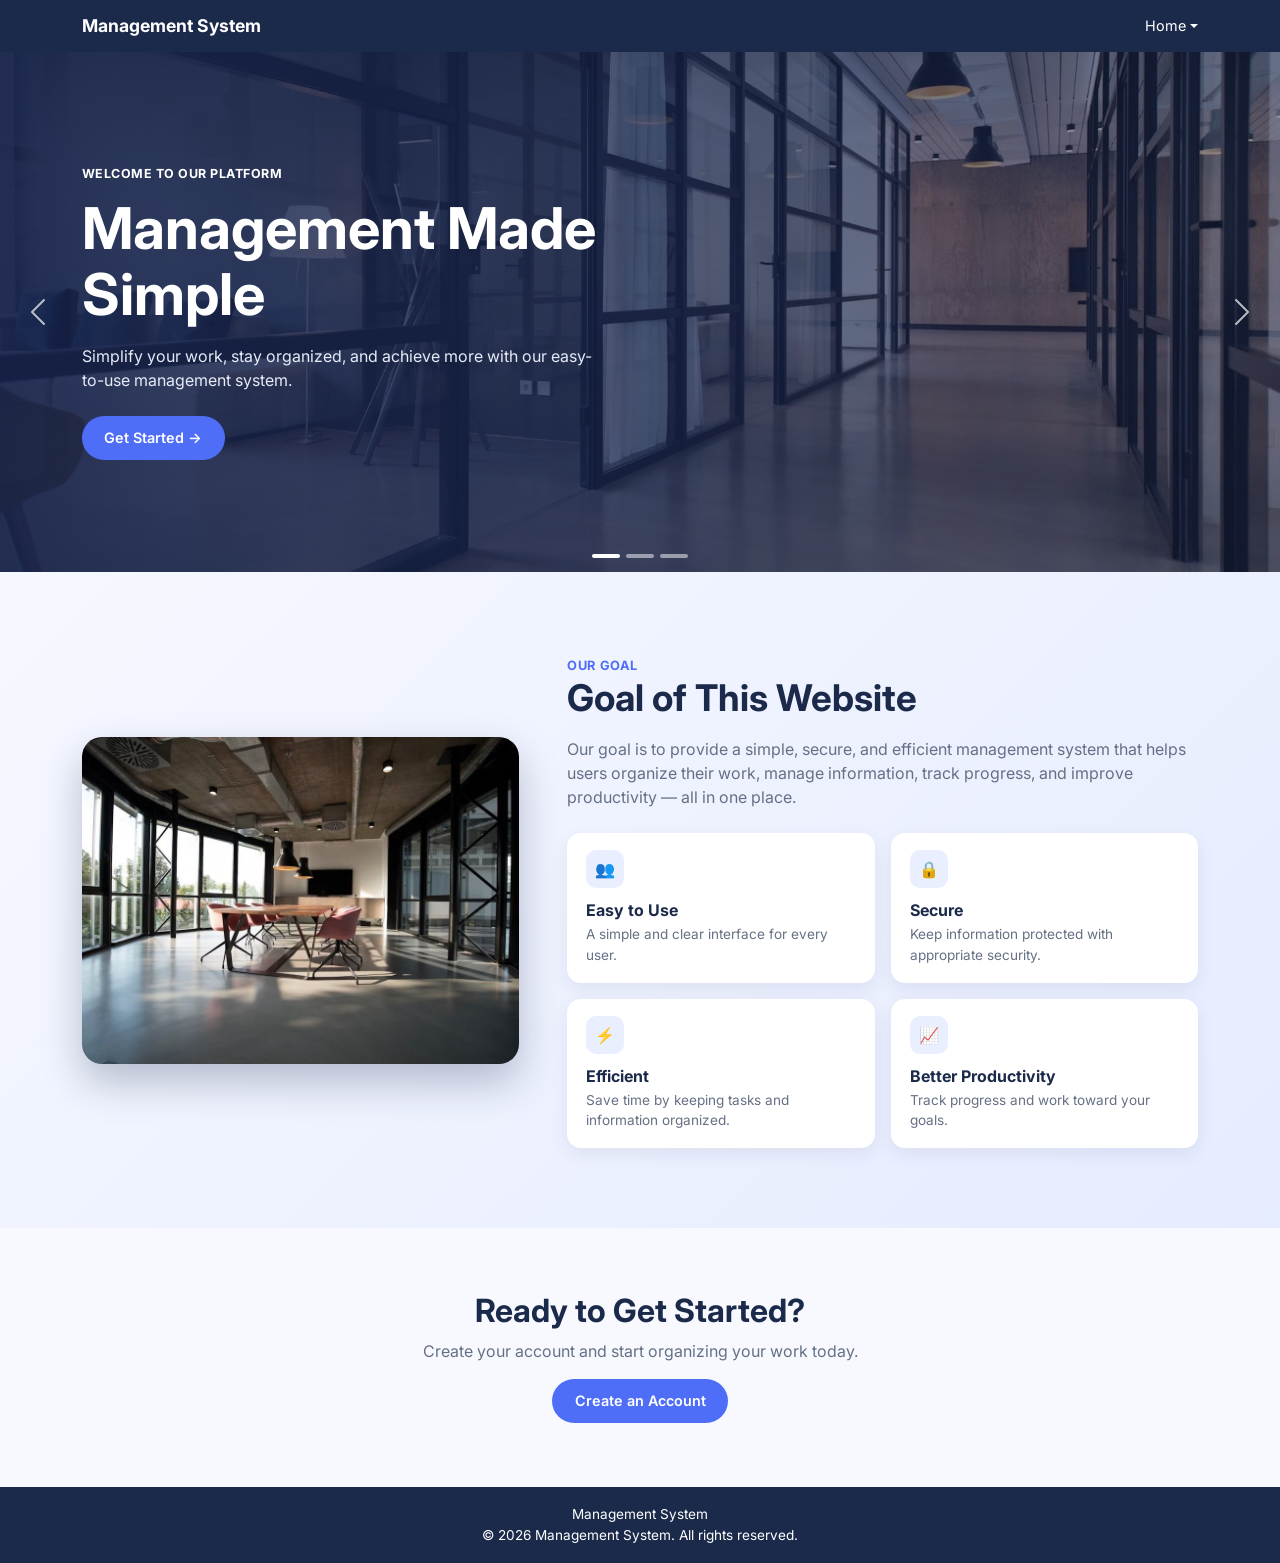
==== index.html @ 0333ecc8 "Initial commit: management system website" ====
<!DOCTYPE html>
<html lang="en">
<head>
  <meta charset="UTF-8">
  <meta name="viewport" content="width=device-width, initial-scale=1">
  <title>Management System</title>
  <link rel="preconnect" href="https://fonts.googleapis.com">
  <link href="https://fonts.googleapis.com/css2?family=Inter:wght@400;500;600;700;800&display=swap" rel="stylesheet">
  <link href="https://cdn.jsdelivr.net/npm/bootstrap@5.3.3/dist/css/bootstrap.min.css" rel="stylesheet">
  <link rel="stylesheet" href="css/style.css">
</head>
<body>
  <nav class="navbar navbar-custom sticky-top">
    <div class="container d-flex justify-content-between">
      <a class="navbar-brand" href="index.html">Management System</a>
      <div class="dropdown">
        <a class="nav-link dropdown-toggle" href="#" role="button" data-bs-toggle="dropdown" aria-expanded="false">Home</a>
        <ul class="dropdown-menu dropdown-menu-end">
          <li><a class="dropdown-item" href="index.html">Home</a></li>
          <li><a class="dropdown-item" href="login.html">Login</a></li>
          <li><a class="dropdown-item" href="home.html">Courses</a></li>
        </ul>
      </div>
    </div>
  </nav>

  <section id="heroCarousel" class="hero carousel slide carousel-fade" data-bs-ride="carousel" data-bs-interval="5000" aria-label="Featured">
    <div class="carousel-indicators">
      <button type="button" data-bs-target="#heroCarousel" data-bs-slide-to="0" class="active" aria-label="Slide 1"></button>
      <button type="button" data-bs-target="#heroCarousel" data-bs-slide-to="1" aria-label="Slide 2"></button>
      <button type="button" data-bs-target="#heroCarousel" data-bs-slide-to="2" aria-label="Slide 3"></button>
    </div>
    <div class="carousel-inner">
      <div class="carousel-item active" style="background-image:url('images/slide-simple.jpg')">
        <div class="container slide-content d-flex flex-column justify-content-center">
          <div class="eyebrow">Welcome to our platform</div>
          <h1>Management Made Simple</h1>
          <p>Simplify your work, stay organized, and achieve more with our easy-to-use management system.</p>
          <div><a class="btn btn-main" href="login.html">Get Started →</a></div>
        </div>
      </div>
      <div class="carousel-item " style="background-image:url('images/slide-team.jpg')">
        <div class="container slide-content d-flex flex-column justify-content-center">
          <div class="eyebrow">Work together</div>
          <h1>Better Team Collaboration</h1>
          <p>Keep your team connected, organize responsibilities, and manage tasks in one convenient place.</p>
          <div><a class="btn btn-main" href="login.html">Join Us →</a></div>
        </div>
      </div>
      <div class="carousel-item " style="background-image:url('images/slide-goals.jpg')">
        <div class="container slide-content d-flex flex-column justify-content-center">
          <div class="eyebrow">Work smarter</div>
          <h1>Achieve Your Goals</h1>
          <p>Track progress, manage information, and improve productivity with a clear and organized workflow.</p>
          <div><a class="btn btn-main" href="login.html">Login Now →</a></div>
        </div>
      </div>
    </div>
    <button class="carousel-control-prev" type="button" data-bs-target="#heroCarousel" data-bs-slide="prev"><span class="carousel-control-prev-icon" aria-hidden="true"></span><span class="visually-hidden">Previous</span></button>
    <button class="carousel-control-next" type="button" data-bs-target="#heroCarousel" data-bs-slide="next"><span class="carousel-control-next-icon" aria-hidden="true"></span><span class="visually-hidden">Next</span></button>
  </section>

  <section class="goal">
    <div class="container">
      <div class="row align-items-center g-5">
        <div class="col-lg-5">
          <img class="goal-img img-fluid w-100" src="images/goal-office.jpg" alt="Bright modern office with a long meeting table">
        </div>
        <div class="col-lg-7">
          <span class="label">Our Goal</span>
          <h2 class="mb-3">Goal of This Website</h2>
          <p class="lead-text mb-4">Our goal is to provide a simple, secure, and efficient management system that helps users organize their work, manage information, track progress, and improve productivity — all in one place.</p>
          <div class="row g-3">
            <div class="col-sm-6"><div class="feature"><div class="icon">👥</div><h3>Easy to Use</h3><p>A simple and clear interface for every user.</p></div></div>
            <div class="col-sm-6"><div class="feature"><div class="icon">🔒</div><h3>Secure</h3><p>Keep information protected with appropriate security.</p></div></div>
            <div class="col-sm-6"><div class="feature"><div class="icon">⚡</div><h3>Efficient</h3><p>Save time by keeping tasks and information organized.</p></div></div>
            <div class="col-sm-6"><div class="feature"><div class="icon">📈</div><h3>Better Productivity</h3><p>Track progress and work toward your goals.</p></div></div>
          </div>
        </div>
      </div>
    </div>
  </section>

  <section class="cta text-center">
    <h2>Ready to Get Started?</h2>
    <p class="mb-3">Create your account and start organizing your work today.</p>
    <a class="btn btn-main" href="login.html">Create an Account</a>
  </section>

  <footer class="footer-custom text-center">
    <div>Management System</div>
    <div>© 2026 Management System. All rights reserved.</div>
  </footer>

  <script src="https://cdn.jsdelivr.net/npm/bootstrap@5.3.3/dist/js/bootstrap.bundle.min.js"></script>
</body>
</html>
---- css/style.css ----
/* Custom styles on top of Bootstrap 5 */
:root{--navy:#1b2a4a;--blue:#4f6ef7;--muted:#667085}
body{font-family:"Inter",Arial,Helvetica,sans-serif;color:var(--navy);background:#f1f4fa}
:focus-visible{outline:3px solid #7c9cff!important;outline-offset:2px}

/* Navbar */
.navbar-custom{background:var(--navy)}
.navbar-custom .navbar-brand,.navbar-custom .nav-link{color:#fff;font-size:.9rem}
.navbar-custom .navbar-brand{font-weight:700;font-size:1.1rem}
.navbar-custom .dropdown-menu{border:0;border-radius:10px;box-shadow:0 12px 30px rgba(15,23,42,.2);padding:.4rem;min-width:160px}
.navbar-custom .dropdown-item{border-radius:7px;font-size:.9rem;padding:.55rem .8rem}
.navbar-custom .dropdown-item:hover{background:#eaf0ff;color:#3b5bdb}
@media (min-width:992px){.navbar-custom .dropdown:hover>.dropdown-menu{display:block;right:0;left:auto}}

/* Buttons */
.btn-main{background:var(--blue);color:#fff;font-weight:600;font-size:.9rem;border-radius:999px;padding:.7rem 1.4rem;border:0;transition:background .2s,transform .2s}
.btn-main:hover{background:#3b57d9;color:#fff;transform:translateY(-1px)}

/* Hero carousel */
.hero .carousel-item{height:520px;background-size:cover;background-position:center;position:relative}
.hero .carousel-item::before{content:"";position:absolute;inset:0;background:linear-gradient(90deg,rgba(20,32,70,.92),rgba(24,38,80,.72) 45%,rgba(24,38,80,.45))}
.hero .slide-content{position:relative;z-index:2;color:#fff;height:100%}
.hero .eyebrow{font-size:.78rem;font-weight:700;letter-spacing:.04em;text-transform:uppercase;margin-bottom:.7rem}
.hero h1{font-size:clamp(2.2rem,4.6vw,3.6rem);line-height:1.15;max-width:520px;font-weight:700;margin-bottom:1rem}
.hero p{max-width:520px;color:#e6ebf7;margin-bottom:1.5rem}
.hero .carousel-control-prev,.hero .carousel-control-next{width:6%;opacity:.7}
.hero .carousel-indicators{margin-bottom:14px}
.hero .carousel-indicators button{width:28px;height:4px;border:0;border-radius:3px;margin:0 3px}

/* Goal section */
.goal{background:linear-gradient(135deg,#f6f8ff,#e6ecff);padding:5rem 0}
.goal-img{aspect-ratio:4/3;object-fit:cover;border-radius:20px;box-shadow:0 18px 40px rgba(27,42,74,.28)}
.goal .label{color:var(--blue);font-weight:700;font-size:.8rem;letter-spacing:.05em;text-transform:uppercase}
.goal h2{font-size:2.3rem;font-weight:700}
.goal .lead-text{color:var(--muted);max-width:640px}

/* Feature cards with floating hover effect */
.feature{background:#fff;border:0;border-radius:14px;padding:1.1rem 1.2rem;height:100%;
  box-shadow:0 6px 18px rgba(27,42,74,.08);
  transition:transform .3s ease,box-shadow .3s ease;cursor:default}
.feature:hover{transform:translateY(-10px);box-shadow:0 20px 34px rgba(27,42,74,.2)}
.feature .icon{width:38px;height:38px;border-radius:10px;background:#eaefff;display:grid;place-items:center;margin-bottom:.8rem;transition:transform .3s ease}
.feature:hover .icon{transform:scale(1.12) rotate(-6deg)}
.feature h3{font-size:1rem;font-weight:700;margin-bottom:.25rem}
.feature p{font-size:.85rem;color:var(--muted);margin:0}

/* CTA + footer */
.cta{background:#f7f9fe;padding:4rem 1rem}
.cta h2{font-weight:700}
.cta p{color:var(--muted)}
.footer-custom{background:var(--navy);color:#fff;font-size:.85rem;padding:1.1rem 0}

/* Login */
.login-page{min-height:100vh;background:linear-gradient(135deg,#fff,#eef0ff 60%,#dfe3ff)}
.logo{width:64px;height:64px;border-radius:18px;background:linear-gradient(135deg,#4338ca,#7e22ce);color:#fff;font-weight:800;font-size:1.8rem;display:grid;place-items:center;box-shadow:0 10px 25px rgba(99,60,220,.35);margin:0 auto 1.1rem}
.login-card{width:min(440px,100%);border:0;border-radius:28px;padding:2.2rem 2.3rem;box-shadow:0 20px 50px rgba(79,70,229,.14)}
.login-card .form-label{font-weight:600;font-size:.85rem}
.login-card .form-control{height:50px;border-radius:14px;border-color:#cbd0dc}
.login-card .input-group .form-control{border-radius:14px 0 0 14px;border-right:0}
.login-card .input-group .toggle{border:1px solid #cbd0dc;border-left:0;border-radius:0 14px 14px 0;background:#fff;color:#5b34d6;font-weight:700;font-size:.82rem}
.login-card .form-control:focus{border-color:#5b34d6;box-shadow:0 0 0 3px rgba(91,52,214,.18)}
.login-card .form-check-input:checked{background-color:#5b34d6;border-color:#5b34d6}
.link-purple{color:#5b34d6;font-weight:700;font-size:.82rem;text-decoration:none}
.link-purple:hover{text-decoration:underline}
.signin{height:50px;border:0;border-radius:14px;color:#fff;font-weight:700;background:linear-gradient(135deg,#4338ca,#7e22ce);box-shadow:0 10px 22px rgba(99,60,220,.35);transition:transform .2s}
.signin:hover{color:#fff;transform:translateY(-1px)}

/* Courses */
.welcome{background:linear-gradient(135deg,#e3ebff,#fff);border-radius:14px;box-shadow:0 6px 18px rgba(27,42,74,.08)}
.course{height:100%;border-radius:12px;padding:1.3rem 1.4rem;border-left:5px solid;box-shadow:0 5px 16px rgba(27,42,74,.08);transition:transform .3s,box-shadow .3s}
.course:hover{transform:translateY(-6px);box-shadow:0 14px 26px rgba(27,42,74,.16)}
.course h3{font-size:1.4rem;font-weight:700}
.course p{font-size:.92rem;color:#334155}
.course .btn{border-radius:6px;font-size:.85rem;color:#fff}
.c-html{background:#ffece3;border-color:#e0622b}.c-html h3{color:#b9461a}.c-html .btn{background:#e0622b}
.c-css{background:#e8f2ff;border-color:#2f7bd0}.c-css h3{color:#1f5fa8}.c-css .btn{background:#2f7bd0}
.c-bs{background:#efe6fd;border-color:#7a3fb8}.c-bs h3{color:#5e2a96}.c-bs .btn{background:#7a3fb8}
.c-js{background:#fff8d6;border-color:#c49a00}.c-js h3{color:#8a6d00}.c-js .btn{background:#b38f00}

@media (max-width:991px){.hero .carousel-item{height:480px}.goal{padding:3rem 0}}
@media (prefers-reduced-motion:reduce){*{transition:none!important}.feature:hover,.course:hover{transform:none}}
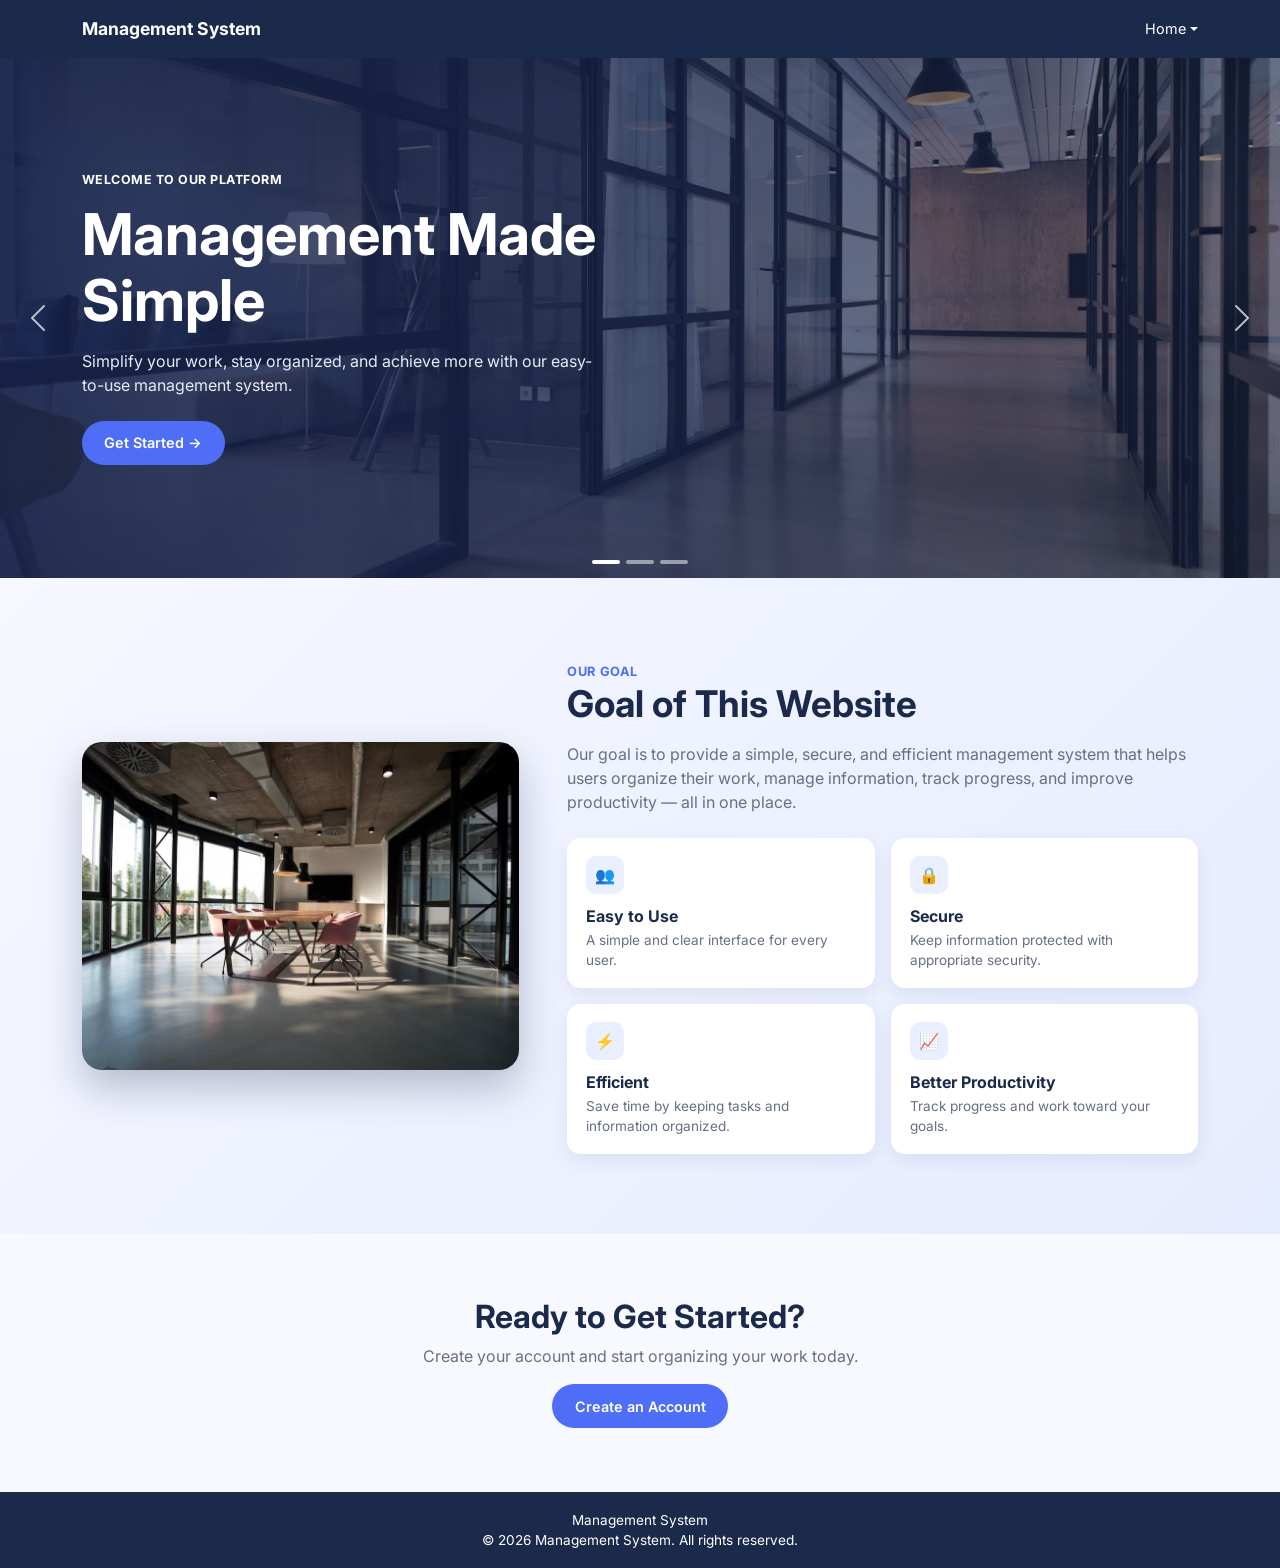
==== commit 97ddb99f: "Add account features and Railway deployment Co-authored-by: Copilot <223556219+Copilot@users.noreply" ====
--- a/index.html
+++ b/index.html
@@ -7,7 +7,7 @@
   <link rel="preconnect" href="https://fonts.googleapis.com">
   <link href="https://fonts.googleapis.com/css2?family=Inter:wght@400;500;600;700;800&display=swap" rel="stylesheet">
   <link href="https://cdn.jsdelivr.net/npm/bootstrap@5.3.3/dist/css/bootstrap.min.css" rel="stylesheet">
-  <link rel="stylesheet" href="css/style.css">
+  <link rel="stylesheet" href="css/style.css?v=5">
 </head>
 <body>
   <nav class="navbar navbar-custom sticky-top">
@@ -19,6 +19,10 @@
           <li><a class="dropdown-item" href="index.html">Home</a></li>
           <li><a class="dropdown-item" href="login.html">Login</a></li>
           <li><a class="dropdown-item" href="home.html">Courses</a></li>
+          <li><hr class="dropdown-divider"></li>
+          <li><a class="dropdown-item" href="profile.html">Profile</a></li>
+          <li><a class="dropdown-item" href="login-history.html">Login history</a></li>
+          <li><a class="dropdown-item" href="todo.html">To-do list</a></li>
         </ul>
       </div>
     </div>
--- a/css/style.css
+++ b/css/style.css
@@ -54,6 +54,13 @@
 .login-page{min-height:100vh;background:linear-gradient(135deg,#fff,#eef0ff 60%,#dfe3ff)}
 .logo{width:64px;height:64px;border-radius:18px;background:linear-gradient(135deg,#4338ca,#7e22ce);color:#fff;font-weight:800;font-size:1.8rem;display:grid;place-items:center;box-shadow:0 10px 25px rgba(99,60,220,.35);margin:0 auto 1.1rem}
 .login-card{width:min(440px,100%);border:0;border-radius:28px;padding:2.2rem 2.3rem;box-shadow:0 20px 50px rgba(79,70,229,.14)}
+.auth-tabs{display:flex;gap:.4rem;padding:.3rem;margin-bottom:1.5rem;border-radius:14px;background:#f1f0fb}
+.auth-tab{flex:1;border:0;border-radius:11px;padding:.7rem;color:#667085;background:transparent;font-weight:700;font-size:.9rem}
+.auth-tab.active{color:#4338ca;background:#fff;box-shadow:0 2px 8px rgba(27,42,74,.1)}
+.auth-inline-link{padding:0;border:0;background:none;color:#5b34d6;font-weight:700;font-size:.82rem}
+.auth-inline-link:hover{text-decoration:underline}
+.auth-message:empty{display:none}
+.login-card [role="tabpanel"] h2:focus{outline:none}
 .login-card .form-label{font-weight:600;font-size:.85rem}
 .login-card .form-control{height:50px;border-radius:14px;border-color:#cbd0dc}
 .login-card .input-group .form-control{border-radius:14px 0 0 14px;border-right:0}
@@ -79,3 +86,194 @@
 
 @media (max-width:991px){.hero .carousel-item{height:480px}.goal{padding:3rem 0}}
 @media (prefers-reduced-motion:reduce){*{transition:none!important}.feature:hover,.course:hover{transform:none}}
+
+/* Account features */
+.account-page{min-height:100vh;background:#f7f5ef;color:#18251f;font-family:"DM Sans",Arial,sans-serif}
+.account-header{min-height:62px;padding:.7rem max(2rem,calc((100vw - 1360px)/2));display:flex;align-items:center;justify-content:space-between;gap:1.5rem;border-bottom:1px solid #e7e1d6;background:#fbfaf7}
+.account-logo{display:flex;align-items:center;gap:.55rem;color:#18251f;text-decoration:none;font-weight:700;white-space:nowrap}
+.account-logo span{display:grid;place-items:center;width:30px;height:30px;border-radius:50%;background:#c85836;color:white}
+.account-header nav{display:flex;align-items:center;gap:clamp(.7rem,2vw,1.8rem)}
+.account-header nav a{color:#29332e;text-decoration:none;font-size:.88rem}
+.account-header nav a:hover,.account-header nav a.current{color:#bb5131}
+.account-logout,.button-primary,.button-secondary{display:inline-flex;align-items:center;justify-content:center;gap:.35rem;min-height:40px;padding:.55rem 1rem;border:1px solid #202623;border-radius:999px;background:#202623;color:#fff;text-decoration:none;font:600 .9rem "DM Sans",Arial,sans-serif;cursor:pointer}
+.account-logout{min-height:34px;padding:.4rem .9rem}
+.account-logout:hover,.button-primary:hover{background:#39443e;color:#fff}
+.button-secondary{background:transparent;color:#202623}
+.button-secondary:hover{background:#eee9df;color:#202623}
+.account-main{width:min(1360px,calc(100% - 4rem));margin:2rem auto 4rem}
+.narrow-main{width:min(760px,calc(100% - 2rem));margin-top:2.6rem}
+.account-eyebrow{margin:0 0 .45rem;color:#bd5434;font-size:.72rem;font-weight:700;letter-spacing:.13em;text-transform:uppercase}
+.page-title,.dashboard-hero h1,.dashboard-intro h2{font-family:"Playfair Display",Georgia,serif}
+.page-title{margin:0 0 1rem;font-size:clamp(2rem,4vw,3rem)}
+.dashboard-hero{position:relative;display:flex;align-items:center;min-height:250px;overflow:hidden;padding:2.5rem 3rem;border-radius:12px;background:linear-gradient(110deg,#17352b,#40594b 63%,#8f8466);color:#fff}
+.dashboard-hero .account-eyebrow{color:#f6b093}
+.dashboard-hero h1{position:relative;z-index:1;margin:.5rem 0;font-size:clamp(2.6rem,5vw,4rem);line-height:1.02}
+.dashboard-hero h1 span{color:#ffe5d5}
+.dashboard-hero>div>p:last-child{margin:1rem 0 0;color:#e4e8e3}
+.hero-watermark{position:absolute;right:3%;top:50%;transform:translateY(-52%);color:rgba(255,255,255,.1);font-size:clamp(7rem,20vw,13rem);font-weight:800;letter-spacing:-.08em}
+.dashboard-intro,.account-card{border:1px solid #e6dfd2;border-radius:16px;background:#fffefa;box-shadow:0 14px 32px rgba(44,39,28,.05)}
+.dashboard-intro{display:grid;grid-template-columns:1fr 1.2fr;gap:1rem 2rem;margin-top:1.6rem;padding:2rem}
+.dashboard-intro h2{margin:0;font-size:clamp(1.6rem,3vw,2.25rem)}
+.dashboard-intro>p{margin:0;color:#616b64;line-height:1.7}
+.dashboard-steps{grid-column:1/-1;display:grid;grid-template-columns:repeat(3,1fr);gap:.8rem;margin-top:.5rem}
+.dashboard-steps article{padding:1rem;border:1px solid #e9e3d7;border-radius:12px}
+.dashboard-steps article>span{display:grid;place-items:center;width:25px;height:25px;margin-bottom:.7rem;border-radius:50%;background:#c85836;color:#fff;font-size:.75rem;font-weight:700}
+.dashboard-steps h3,.dashboard-links h2{margin:0 0 .35rem;font-size:1rem}
+.dashboard-steps p,.dashboard-links article>p:not(.account-eyebrow){margin:0;color:#69736c;font-size:.86rem;line-height:1.55}
+.dashboard-links{display:grid;grid-template-columns:repeat(3,1fr);gap:1.5rem;margin-top:1.6rem}
+.dashboard-links article{padding:1.1rem 0;border-top:1px solid #c98770}
+.dashboard-links h2{font-size:1.15rem}
+.dashboard-links article>a{display:inline-block;margin-top:.8rem;color:#bd5434;font-size:.88rem;font-weight:600}
+.account-card{padding:1.75rem}
+.profile-overview{display:grid;grid-template-columns:64px 1fr auto;align-items:center;gap:1rem}
+.profile-overview h2{margin:0;font-size:1.35rem}
+.profile-avatar{position:relative;display:grid;place-items:center;width:64px;height:64px;overflow:hidden;border-radius:50%;background:#f1ddbd;color:#b34d31;font-size:1.5rem;font-weight:700}
+.profile-avatar img{position:absolute;inset:0;width:100%;height:100%;object-fit:cover}
+.image-form{display:flex;flex-wrap:wrap;justify-content:flex-end;align-items:center;gap:.5rem}
+.image-form .button-primary,.image-form .button-secondary{min-height:36px;font-size:.82rem}
+.account-hint{flex-basis:100%;margin:0;text-align:right;color:#788078;font-size:.72rem}
+.profile-details{display:grid;grid-template-columns:1fr 1fr;gap:.8rem;margin:1.6rem 0}
+.profile-details>div{display:flex;flex-direction:column;gap:.3rem;padding:.85rem;border:1px solid #e7e1d6;border-radius:10px;background:#f8f6f0}
+.profile-details span{color:#69736c;font-size:.72rem;text-transform:uppercase;letter-spacing:.08em}
+.profile-details strong{font-size:.9rem;font-weight:500;overflow-wrap:anywhere}
+.account-form{padding:1.3rem;border:1px solid #e5dfd4;border-radius:12px}
+.account-form h2,.task-card h2,.task-list-card h2{margin:0;font-size:1.15rem}
+.account-muted{margin:.25rem 0 1rem;color:#728078;font-size:.88rem}
+.account-form label,.todo-form label{display:block;margin:.75rem 0 .35rem;font-size:.83rem;font-weight:600}
+.account-form input,.todo-form input{width:100%;min-height:40px;padding:.55rem .7rem;border:1px solid #d7ddd9;border-radius:7px;background:#fff;color:#17241e;font:inherit}
+.account-form input:focus,.todo-form input:focus{outline:2px solid #bc6548;outline-offset:1px}
+.account-form small{display:block;margin-top:.25rem;color:#788078;font-size:.75rem}
+.account-form .button-primary{margin-top:1rem}
+.page-heading{display:flex;align-items:end;justify-content:space-between;gap:1rem;margin-bottom:1.2rem}
+.page-heading .account-muted{margin-bottom:0}
+.table-card{padding:0;overflow:hidden}
+.table-scroll{overflow-x:auto}
+.account-page table{width:100%;border-collapse:collapse}
+.account-page th,.account-page td{padding:.85rem 1rem;border-bottom:1px solid #e8e4dc;text-align:left;white-space:nowrap}
+.account-page th{background:#f5f7f5;color:#4f5b54;font-size:.75rem;font-weight:600;text-transform:uppercase;letter-spacing:.04em}
+.account-page td{font-size:.9rem}
+.account-page tbody tr:last-child td{border-bottom:0}
+.result-badge{display:inline-block;padding:.18rem .6rem;border-radius:999px;color:#fff;font-size:.75rem;font-weight:600}
+.result-badge.success{background:#18865a}
+.result-badge.failed{background:#b64238}
+.empty-state{padding:1.5rem!important;color:#748078;text-align:center!important}
+.task-card,.task-list-card{margin-top:1.1rem;padding:1.7rem 2rem}
+.todo-form{display:grid;grid-template-columns:minmax(200px,2fr) minmax(170px,.9fr) minmax(120px,.55fr);align-items:end;gap:.8rem}
+.todo-form label{margin-top:.6rem}
+.todo-form label span{color:#748078;font-weight:400}
+.todo-form .button-primary{min-height:42px;background:#c85836;border-color:#c85836}
+.todo-list{list-style:none;margin:1rem 0 0;padding:0}
+.todo-item{display:grid;grid-template-columns:20px 1fr auto;align-items:center;gap:.8rem;padding:.9rem 0;border-bottom:1px solid #ece8e0}
+.todo-item:last-child{border:0}
+.todo-item>input{width:17px;height:17px;accent-color:#c85836}
+.todo-description{display:grid;gap:.18rem}
+.todo-description strong{font-size:.9rem}
+.todo-description small{color:#748078;font-size:.76rem}
+.todo-item.completed .todo-description strong{text-decoration:line-through;color:#859087}
+.delete-task{min-height:30px;padding:.35rem .75rem;font-size:.78rem}
+.account-status{position:fixed;right:1.2rem;bottom:1.2rem;z-index:10;display:none;max-width:min(440px,calc(100vw - 2rem));margin:0;padding:.8rem 1rem;border-radius:9px;background:#1c6d4c;color:#fff;box-shadow:0 7px 24px #0002}
+.account-status.visible{display:block}
+.account-status.error{background:#a33730}
+.account-page button:disabled{opacity:.6;cursor:wait}
+@media(max-width:760px){
+  .account-header{align-items:flex-start;flex-direction:column;padding:.7rem 1rem;gap:.6rem}
+  .account-header nav{width:100%;overflow-x:auto;padding-bottom:.2rem}
+  .account-header nav a,.account-logout{flex:none;font-size:.8rem}
+  .account-main{width:calc(100% - 2rem);margin-top:1.3rem}
+  .dashboard-hero{min-height:220px;padding:1.5rem}
+  .dashboard-intro{grid-template-columns:1fr;padding:1.3rem}
+  .dashboard-steps,.dashboard-links{grid-template-columns:1fr}
+  .dashboard-steps{grid-column:auto}
+  .profile-overview{grid-template-columns:55px 1fr}
+  .profile-avatar{width:55px;height:55px}
+  .image-form{grid-column:1/-1;justify-content:flex-start}
+  .account-hint{text-align:left}
+  .profile-details{grid-template-columns:1fr}
+  .account-card{padding:1.2rem}
+  .page-heading{align-items:flex-start;flex-direction:column}
+  .todo-form{grid-template-columns:1fr}
+  .task-card,.task-list-card{padding:1.2rem}
+}
+
+/* Shared blue-toned look from the earlier website design */
+:root{--navy:#1b2a4a;--blue:#4f6ef7;--muted:#667085}
+body{color:var(--navy);background:#f1f4fa}
+:focus-visible{outline-color:#7c9cff!important}
+.navbar-custom{min-height:58px;background:var(--navy);border-bottom:0}
+.navbar-custom .navbar-brand,.navbar-custom .nav-link{color:#fff}
+.navbar-custom .navbar-brand{font-family:"Inter",Arial,sans-serif}
+.navbar-custom .nav-link:hover{color:#b9c8ff}
+.navbar-custom .dropdown-menu{background:#fff;box-shadow:0 12px 30px rgba(15,23,42,.2)}
+.navbar-custom .dropdown-item:hover{background:#eaf0ff;color:#3b5bdb}
+.btn-main{background:var(--blue)}
+.btn-main:hover{background:#3b57d9}
+.hero .carousel-item::before{background:linear-gradient(90deg,rgba(20,32,70,.92),rgba(24,38,80,.72) 45%,rgba(24,38,80,.45))}
+.hero h1,.goal h2,.cta h2,.course h3{font-family:"Inter",Arial,sans-serif}
+.goal{background:linear-gradient(135deg,#f6f8ff,#e6ecff)}
+.goal-img{border-radius:20px;box-shadow:0 18px 40px rgba(27,42,74,.28)}
+.goal .label{color:var(--blue)}
+.feature{border:0;border-radius:14px;box-shadow:0 6px 18px rgba(27,42,74,.08)}
+.feature:hover{transform:translateY(-8px);box-shadow:0 18px 30px rgba(27,42,74,.16)}
+.feature .icon{background:#eaefff}
+.cta{background:#f7f9fe}
+.footer-custom{background:var(--navy)}
+.login-page{background:linear-gradient(135deg,#fff,#eef0ff 60%,#dfe3ff)}
+.login-page>div:first-child .logo{width:64px;height:64px;margin:0 auto 1.1rem;border-radius:18px;background:linear-gradient(135deg,#4338ca,#7e22ce);box-shadow:0 10px 25px rgba(99,60,220,.35);font-family:"Inter",Arial,sans-serif;font-size:1.8rem}
+.login-page>div:first-child h1{font-family:"Inter",Arial,sans-serif}
+.login-card{border:0;border-radius:28px;box-shadow:0 20px 50px rgba(79,70,229,.14)}
+.auth-tabs{background:#f1f0fb}
+.auth-tab.active{color:#4338ca}
+.auth-inline-link,.link-purple{color:#5b34d6}
+.login-card .form-control{height:50px;border-radius:14px;border-color:#cbd0dc}
+.login-card .input-group .form-control{border-radius:14px 0 0 14px}
+.login-card .input-group .toggle{border-color:#cbd0dc;border-radius:0 14px 14px 0;color:#5b34d6}
+.login-card .form-control:focus{border-color:#5b34d6;box-shadow:0 0 0 3px rgba(91,52,214,.18)}
+.login-card .form-check-input:checked{background-color:#5b34d6;border-color:#5b34d6}
+.signin{height:50px;border-radius:14px;background:linear-gradient(135deg,#4338ca,#7e22ce);box-shadow:0 10px 22px rgba(99,60,220,.35)}
+.signin:hover{background:linear-gradient(135deg,#3730a3,#6b21a8)}
+.welcome{background:linear-gradient(135deg,#e3ebff,#fff);border:0;box-shadow:0 6px 18px rgba(27,42,74,.08)}
+.course{border-radius:12px;border-left-width:5px;box-shadow:0 5px 16px rgba(27,42,74,.08)}
+.course:hover{transform:translateY(-6px);box-shadow:0 14px 26px rgba(27,42,74,.16)}
+.c-html{background:#ffece3;border-color:#e0622b}.c-html h3{color:#b9461a}.c-html .btn{background:#e0622b}
+.c-css{background:#e8f2ff;border-color:#2f7bd0}.c-css h3{color:#1f5fa8}.c-css .btn{background:#2f7bd0}
+.c-bs{background:#efe6fd;border-color:#7a3fb8}.c-bs h3{color:#5e2a96}.c-bs .btn{background:#7a3fb8}
+.c-js{background:#fff8d6;border-color:#c49a00}.c-js h3{color:#8a6d00}.c-js .btn{background:#b38f00}
+.account-page{font-family:"Inter",Arial,sans-serif;background:#f1f4fa;color:#1b2a4a}
+.account-header{min-height:58px;background:var(--navy);border-bottom:0}
+.account-logo{color:#fff}
+.account-logo span{background:#4f6ef7}
+.account-header nav a{font-family:"Inter",Arial,sans-serif;font-size:.82rem;color:#fff}
+.account-header nav a:hover,.account-header nav a.current{color:#b9c8ff}
+.account-main{margin-top:1.65rem}
+.account-eyebrow{font-family:"Inter",Arial,sans-serif;color:#4f6ef7;font-size:.67rem}
+.page-title,.dashboard-hero h1,.dashboard-intro h2{font-family:"Inter",Arial,sans-serif}
+.dashboard-hero{min-height:250px;border:0;border-radius:14px;background:linear-gradient(110deg,#1b2a4a,#344b7d 65%,#657bb6)}
+.dashboard-hero h1{font-size:clamp(2.8rem,5.4vw,4.4rem)}
+.dashboard-intro,.account-card{border:0;border-radius:16px;background:#fff;box-shadow:0 14px 32px rgba(27,42,74,.08)}
+.dashboard-steps article{border-radius:12px}
+.dashboard-steps article>span{background:#4f6ef7}
+.dashboard-steps h3,.dashboard-links h2,.profile-overview h2,.account-form h2,.task-card h2,.task-list-card h2{font-family:"Inter",Arial,sans-serif}
+.dashboard-links article{border-color:#4f6ef7}
+.dashboard-links article>a{color:#3b57d9}
+.account-logout,.button-primary,.button-secondary{font-family:"Inter",Arial,sans-serif}
+.account-logout,.button-primary{background:#1b2a4a;border-color:#1b2a4a}
+.account-logout:hover,.button-primary:hover{background:#344b7d}
+.button-secondary{border-color:#8a96ac;color:#1b2a4a}
+.button-secondary:hover{background:#eaf0ff;color:#1b2a4a}
+.profile-avatar{background:#e3ebff;color:#4338ca}
+.account-form input,.todo-form input{border-color:#cbd0dc;border-radius:8px;background:#fff}
+.account-form input:focus,.todo-form input:focus{outline-color:#4f6ef7}
+.account-page th{background:#f5f8fc}
+.account-page th,.account-page td{font-family:"Inter",Arial,sans-serif}
+.result-badge.success{background:#18865a}
+.result-badge.failed{background:#b64238}
+.task-card,.task-list-card{border-radius:16px}
+.todo-form .button-primary{background:#4f6ef7;border-color:#4f6ef7}
+.todo-form .button-primary:hover{background:#3b57d9}
+.todo-item>input{accent-color:#4f6ef7}
+.account-status{background:#18865a}
+.delete-task{background:transparent}
+@media(max-width:760px){
+  .account-main{margin-top:1.25rem}
+  .dashboard-hero{min-height:220px}
+}
